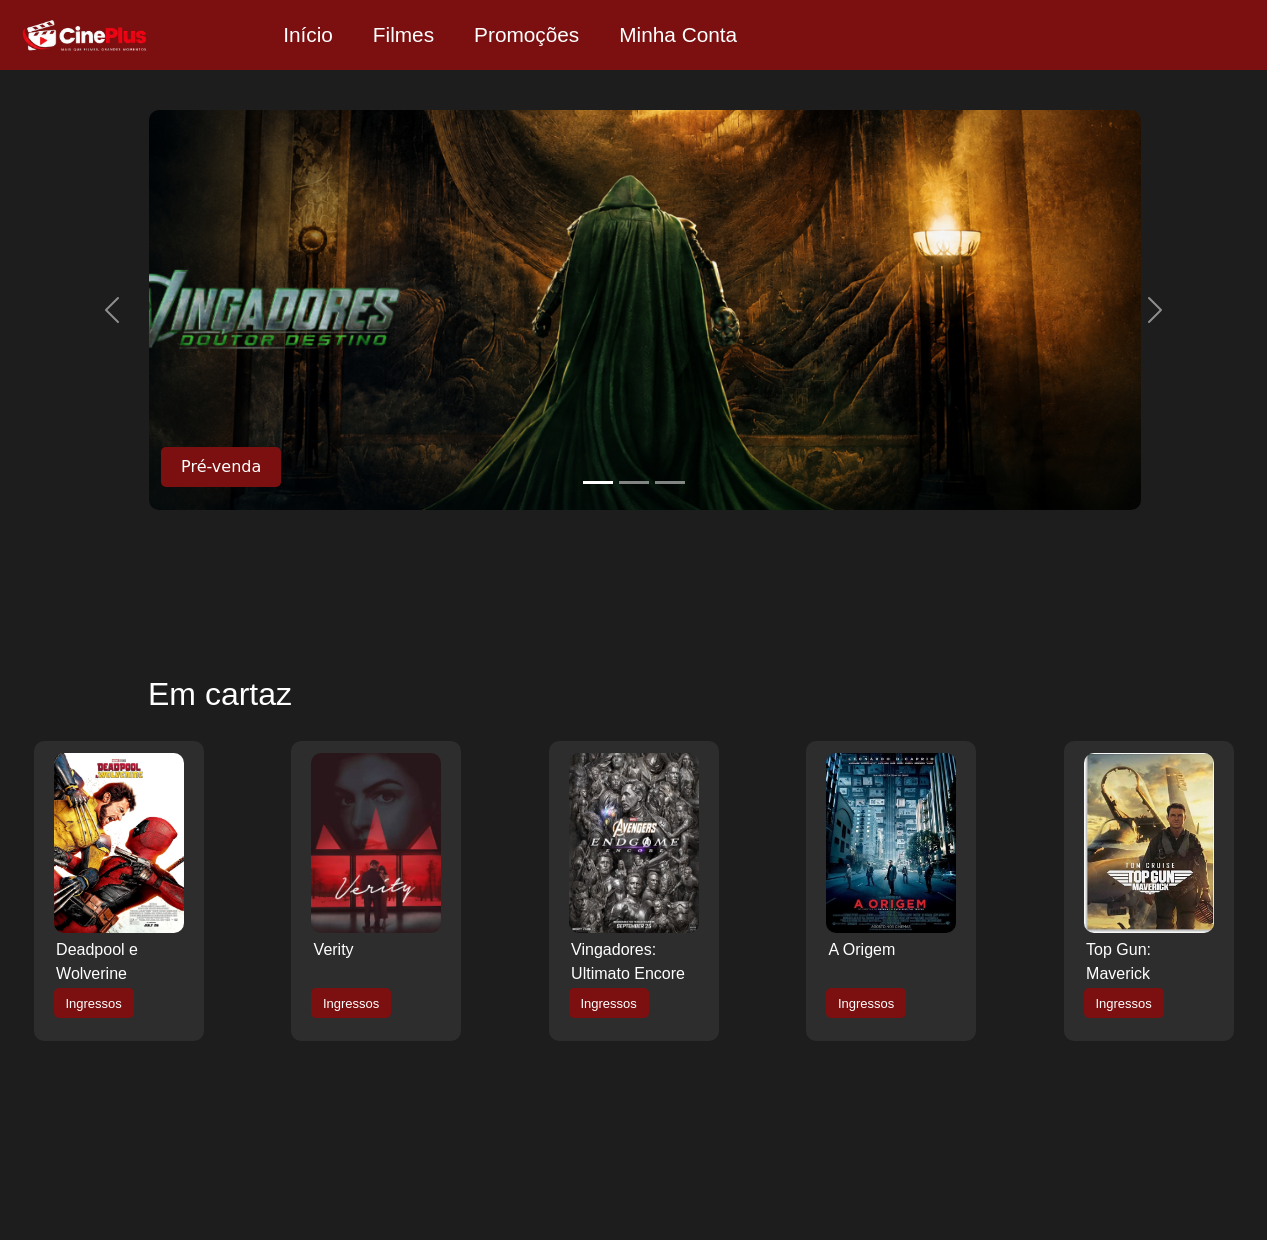
==== index.html @ dac2aa54 "first commit" ====
<!doctype html>
<html lang="pt-br">
  <head>
    <meta charset="UTF-8" />
    <meta name="viewport" content="width=device-width, initial-scale=1.0" />
    <title>site-jogo</title>
    <link rel="stylesheet" href="css/style.css" />
    <link
      href="https://cdn.jsdelivr.net/npm/bootstrap@5.3.8/dist/css/bootstrap.min.css"
      rel="stylesheet"
      integrity="sha384-sRIl4kxILFvY47J16cr9ZwB07vP4J8+LH7qKQnuqkuIAvNWLzeN8tE5YBujZqJLB"
      crossorigin="anonymous"
    />
    <script
      src="https://cdn.jsdelivr.net/npm/bootstrap@5.3.8/dist/js/bootstrap.bundle.min.js"
      integrity="sha384-FKyoEForCGlyvwx9Hj09JcYn3nv7wiPVlz7YYwJrWVcXK/BmnVDxM+D2scQbITxI"
      crossorigin="anonymous"
    ></script>
  </head>
  <body>
    <nav class="menu">
      <img src="img/cinePlus.png" class="logo" alt="Logo do site" />
      <ul class="menu-list">
        <li>
          <a href="#"><span>Início</span></a>
        </li>
        <li>
          <a href="#"><span>Filmes</span></a>
        </li>
        <li>
          <a href="#"><span>Promoções</span></a>
        </li>
        <li>
          <a href="#"><span>Minha Conta</span></a>
        </li>
      </ul>
    </nav>
    <main class="cont">
      <div id="carouselExampleIndicators" class="carousel slide">
        <div class="carousel-indicators">
          <button
            type="button"
            data-bs-target="#carouselExampleIndicators"
            data-bs-slide-to="0"
            class="active"
            aria-current="true"
            aria-label="Slide 1"
          ></button>

          <button
            type="button"
            data-bs-target="#carouselExampleIndicators"
            data-bs-slide-to="1"
            aria-label="Slide 2"
          ></button>

          <button
            type="button"
            data-bs-target="#carouselExampleIndicators"
            data-bs-slide-to="2"
            aria-label="Slide 3"
          ></button>
        </div>

        <div class="carousel-inner">
          <div class="carousel-item active">
            <img
              src="img/doomsday (2).png"
              class="d-block w-100"
              alt="Vingadores"
            />
            <button class="btn-btn-primary">Pré-venda</button>
          </div>

          <div class="carousel-item">
            <img src="img/duna3.png" class="d-block w-100" alt="Duna" />
            <button class="btn-btn-primary">Pré-venda</button>
          </div>

          <div class="carousel-item">
            <img
              src="img/brand_new_day.png"
              class="d-block w-100"
              alt="Terceiro filme"
            />
            <button class="btn-btn-primary">Ingressos</button>F
          </div>
        </div>

        <button
          class="carousel-control-prev"
          type="button"
          data-bs-target="#carouselExampleIndicators"
          data-bs-slide="prev"
        >
          <span class="carousel-control-prev-icon"></span>
          <span class="visually-hidden">Anterior</span>
        </button>

        <button
          class="carousel-control-next"
          type="button"
          data-bs-target="#carouselExampleIndicators"
          data-bs-slide="next"
        >
          <span class="carousel-control-next-icon"></span>
          <span class="visually-hidden">Próximo</span>
        </button>
      </div>
    </main>
    <div class="venda">
      <h1>Em cartaz</h1>
      <div class="filmes">
        <div class="cards-filmes">
          <div class="cards-filmes-img-1">
            <p><a href="">Informações</a></p>
            <p><a href="">Ver trailer</a></p>
          </div>
          <div class="nome-filme">
            <p>Deadpool e Wolverine</p>
          </div>
          <button class="btn-filmes">Ingressos</button>
        </div>
        <div class="cards-filmes">
          <div class="cards-filmes-img-2">
            <p><a href="">Informações</a></p>
            <p><a href="">Ver trailer</a></p>
          </div>
          <div class="nome-filme">
            <p>Verity</p>
          </div>
          <button class="btn-filmes">Ingressos</button>
        </div>
        <div class="cards-filmes">
          <div class="cards-filmes-img-3">
            <p><a href="">Informações</a></p>
            <p><a href="">Ver trailer</a></p>
          </div>
          <div class="nome-filme">
            <p>Vingadores: Ultimato Encore</p>
          </div>
          <button class="btn-filmes">Ingressos</button>
        </div>
        <div class="cards-filmes">
          <div class="cards-filmes-img-4">
            <p><a href="">Informações</a></p>
            <p><a href="">Ver trailer</a></p>
          </div>
          <div class="nome-filme">
            <p>A Origem</p>
          </div>
          <button class="btn-filmes">Ingressos</button>
        </div>
        <div class="cards-filmes">
          <div class="cards-filmes-img-5">
            <p><a href="">Informações</a></p>
            <p><a href="">Ver trailer</a></p>
          </div>
          <div class="nome-filme">
            <p>Top Gun: Maverick</p>
          </div>
          <button class="btn-filmes">Ingressos</button>
        </div>
      </div>
    </div>
    <script src="js/script.js"></script>
  </body>
</html>
---- css/style.css ----
* {
    margin: 0;
    padding: 0;
    box-sizing: border-box;
}
nav {
    background-color: #7c1010;
}
.logo {
    margin-left: 20px;
    height: 50px;
    width: auto;
    margin-right: 20px;
}
.menu {
    width: 99vw;
    display: flex;
    align-items: center;
    justify-content: space-between;
    height: 70px;
    background-color: #7c1010;
}
.menu-list {
    margin-right: 520px;
    padding-top: 15px;
    display: flex;
    justify-content: center;
    align-items: center;
    list-style: none;
    gap: 20px;
    background-color: #7c1010;
    font-size: 1.3rem;
    font-family: 'Franklin Gothic Medium', 'Arial Narrow', Arial, sans-serif;
}
.menu-list a {
    text-decoration: none;
    color: #fff;
}
.menu-list li span {
    padding: 5px 10px;
    border-radius: 5px;
    background-color: #7c1010;
}
.menu-list li span:hover {
    background-color: #610101;
    color: #fff;
    transition: 1s;
}
.cont {
    display: flex;
    gap: 20px;
    padding: 20px;
    flex-direction: column;
    align-items: center;
    justify-content: start;
    height: 65vh;
    width: 99vw;
    background-color: #1d1d1d;
}
.carousel {
    margin-top: 20px;
    display: flex;
    align-items: center;
    justify-content: center;
    gap: 20px;
    width: 100%;
    height: 400px;
}
.carousel img {
    width: 100%;
    height: 100%;
    object-fit: cover;
    border-radius: 10px;
}
.carousel-inner {
    display: flex;
    align-items: center;
    padding-left: 49px;
    justify-content: start;
}
.carousel-item.active {
    padding: 80px;
    display: flex;
    align-items: center;
    justify-content: center;
    width: 90vw;
}
.carousel-item img {
    width: 100%;
    height: 400px;
    object-fit: cover;
}
.carousel-item {
    position: relative;
}
.btn-btn-primary {
    position: absolute;
    left: 8%;
    top: 78%;
    transform: translateY(-50%);
    height: 40px;
    width: 120px;
    font-size: 1rem;
    background-color: #7c1010;
    color: #fff;
    border: none;
    border-radius: 5px;
    cursor: pointer;
}
.btn-btn-primary:hover {
    height: 50px;
    width: 130px;
    font-size: 1.1rem;
    background-color: #610101;
    font-weight: 600;
    transition: 0.3s;
}
.venda {
    display: flex;
    gap: 20px;
    padding: 20px;
    flex-direction: column;
    align-items: start;
    justify-content: start;
    height: 65vh;
    width: 99vw;
    background-color: #1d1d1d;
    color: #fff;
    font-family: 'Franklin Gothic Medium', 'Arial Narrow', Arial, sans-serif;
}
.venda h1 {
    margin-left: 10vw;
    font-size: 2rem;
}
.filmes {
    display: flex;
    gap: 30px;
    align-self: center;
    align-items: start;
    justify-content: space-between;
    width: 1200px;
    height: 30vw;
}
.cards-filmes {
    display: flex;
    flex-direction: column;
    align-items: center;
    justify-content: flex-start;
    border-radius: 10px;
    height: 300px;
    width: 170px;
    background-color: #2d2d2d;
}
.cards-filmes-img-1,
.cards-filmes-img-2,
.cards-filmes-img-3,
.cards-filmes-img-4,
.cards-filmes-img-5 {
    position: relative;
    display: flex;
    flex-direction: column;
    align-items: center;
    justify-content: center;

    margin-top: 12px;
    width: 130px;
    height: 180px;

    border-radius: 10px;
    overflow: hidden;

    background-position: center;
    background-size: 100% 100%;

    transition: background-size 0.5s ease;
}


/* IMAGENS */

.cards-filmes-img-1 {
    background-image: url('../img/deadpool.png');
}

.cards-filmes-img-2 {
    background-image: url('../img/vertity.png');
}

.cards-filmes-img-3 {
    background-image: url('../img/ultimato.png');
}

.cards-filmes-img-4 {
    background-image: url('../img/inception.png');
}

.cards-filmes-img-5 {
    background-image: url('../img/top_gun.png');
}


/* CAMADA ESCURA */

.cards-filmes-img-1::before,
.cards-filmes-img-2::before,
.cards-filmes-img-3::before,
.cards-filmes-img-4::before,
.cards-filmes-img-5::before {
    content: "";
    position: absolute;
    inset: 0;

    background-color: #1d1d1daa;

    opacity: 0;
    transition: opacity 0.5s ease;
}


/* LINKS */

.cards-filmes-img-1 p,
.cards-filmes-img-2 p,
.cards-filmes-img-3 p,
.cards-filmes-img-4 p,
.cards-filmes-img-5 p {
    position: relative;
    z-index: 2;

    margin: 5px 0;

    opacity: 0;

    transition: opacity 0.5s ease;
}


/* TEXTO DOS LINKS */

.cards-filmes-img-1 a,
.cards-filmes-img-2 a,
.cards-filmes-img-3 a,
.cards-filmes-img-4 a,
.cards-filmes-img-5 a {
    text-decoration: none;
    color: #fff;

    font-weight: 900;
    font-size: 1rem;
}


/* ZOOM */

.cards-filmes-img-1:hover,
.cards-filmes-img-2:hover,
.cards-filmes-img-3:hover,
.cards-filmes-img-4:hover,
.cards-filmes-img-5:hover {
    background-size: 110% 110%;
}


/* ESCURECER */

.cards-filmes-img-1:hover::before,
.cards-filmes-img-2:hover::before,
.cards-filmes-img-3:hover::before,
.cards-filmes-img-4:hover::before,
.cards-filmes-img-5:hover::before {
    opacity: 1;
}


/* MOSTRAR LINKS */

.cards-filmes-img-1:hover p,
.cards-filmes-img-2:hover p,
.cards-filmes-img-3:hover p,
.cards-filmes-img-4:hover p,
.cards-filmes-img-5:hover p {
    opacity: 1;
}
.nome-filme {
    padding-inline: 10px;
    margin-top: 5px;
    margin-left: 5px;
    display: flex;
    height: 50px;
    width: 150px;
    align-items: start;
    justify-content: flex-start;
    gap: 20px;
    font-size: 1rem;
}
.btn-filmes {   
    align-self: flex-start;
    background-color: #7c1010;
    color: #fff;
    border: none;
    border-radius: 5px;
    cursor: pointer;
    height: 30px;
    width: 80px;
    margin-left: 20px;
    font-size: small;
}
.btn-filmes:hover {
    background-color: #610101;
    font-size: 1rem;
    transition: 0.3s;
    height: 37px;
    width: 87px;
}
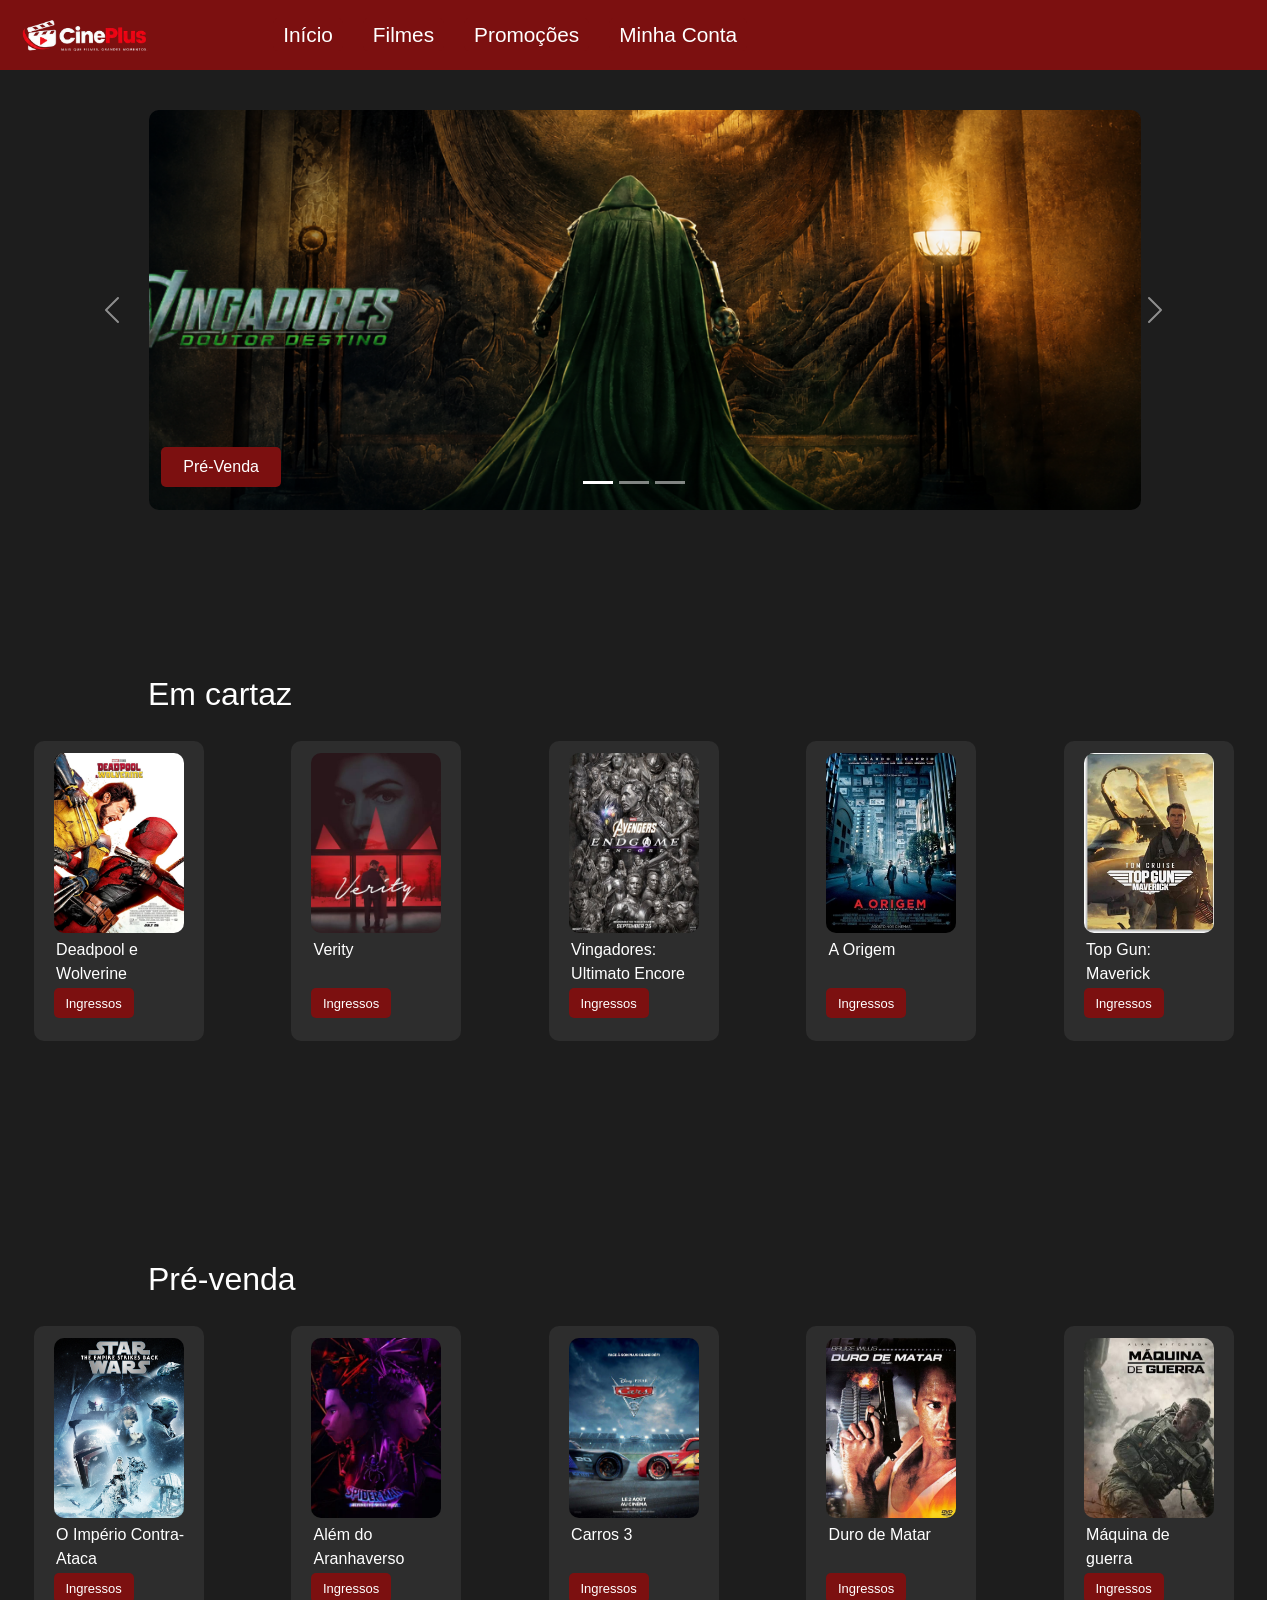
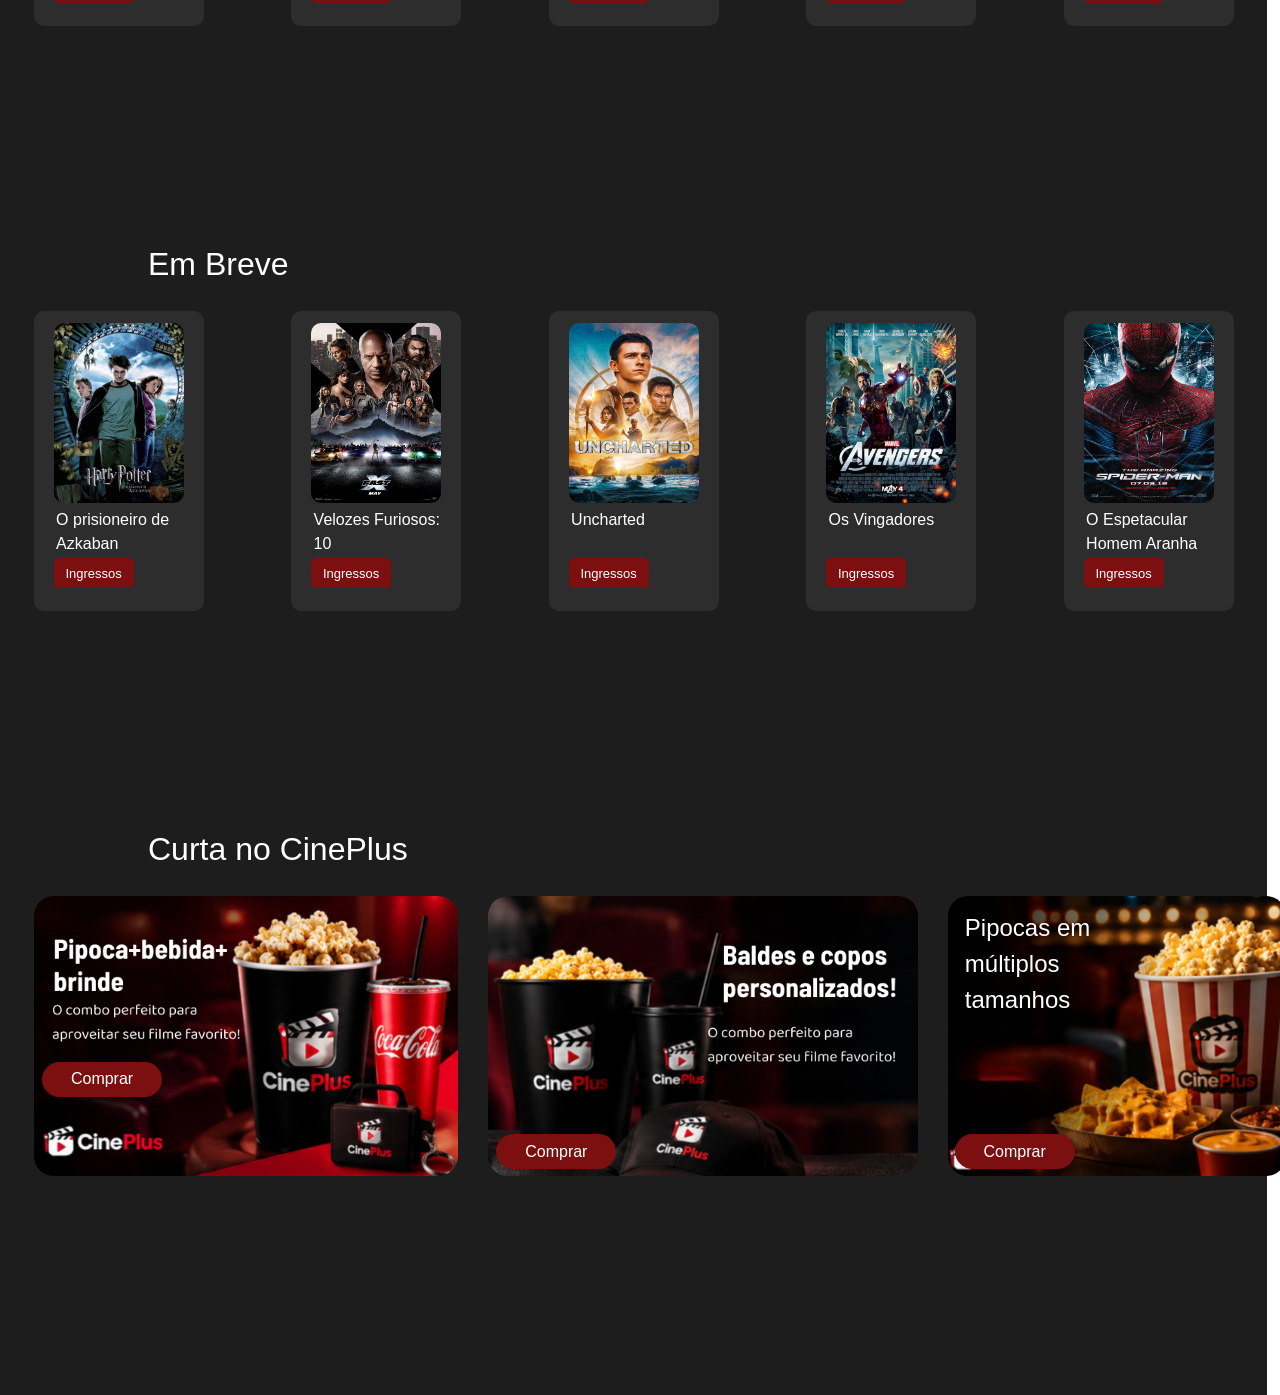
==== commit 7e63a3cf: "quarto commit" ====
--- a/index.html
+++ b/index.html
@@ -22,16 +22,24 @@
       <img src="img/cinePlus.png" class="logo" alt="Logo do site" />
       <ul class="menu-list">
         <li>
-          <a href="#"><span>Início</span></a>
+          <button class="btn-nav">
+            <a href="#"><span>Início</span></a>
+          </button>
         </li>
         <li>
-          <a href="#"><span>Filmes</span></a>
+          <button class="btn-nav">
+            <a href="#cartaz"><span>Filmes</span></a>
+          </button>
         </li>
         <li>
-          <a href="#"><span>Promoções</span></a>
+          <button class="btn-nav">
+            <a href="#curta"><span>Promoções</span></a>
+          </button>
         </li>
         <li>
-          <a href="#"><span>Minha Conta</span></a>
+          <button class="btn-nav">
+            <a href="#"><span>Minha Conta</span></a>
+          </button>
         </li>
       </ul>
     </nav>
@@ -69,12 +77,12 @@
               class="d-block w-100"
               alt="Vingadores"
             />
-            <button class="btn-btn-primary">Pré-venda</button>
+            <button class="btn-btn-primary"><a href="cadeiras.html?filme=Vingadores: Doutor Destino">Pré-Venda</a></button>
           </div>
 
           <div class="carousel-item">
             <img src="img/duna3.png" class="d-block w-100" alt="Duna" />
-            <button class="btn-btn-primary">Pré-venda</button>
+            <button class="btn-btn-primary"><a href="cadeiras.html?filme=Duna 3">Pré-Venda</a></button>
           </div>
 
           <div class="carousel-item">
@@ -83,7 +91,7 @@
               class="d-block w-100"
               alt="Terceiro filme"
             />
-            <button class="btn-btn-primary">Ingressos</button>F
+            <button class="btn-btn-primary"><a href="cadeiras.html?filme=Homem-Aranha: Um Novo Dia">Ingressos</a></button>
           </div>
         </div>
 
@@ -109,57 +117,281 @@
       </div>
     </main>
     <div class="venda">
-      <h1>Em cartaz</h1>
+      <h1 id="cartaz">Em cartaz</h1>
       <div class="filmes">
         <div class="cards-filmes">
-          <div class="cards-filmes-img-1">
-            <p><a href="">Informações</a></p>
-            <p><a href="">Ver trailer</a></p>
+          <div class="cards-filmes-img cards-filmes-img cards-filmes-img-1">
+            <p><a href="">Informações</a></p>
+            <p>
+              <a
+                href="https://www.youtube.com/watch?v=dEbe0rS4Z2A"
+                target="_blank"
+                >Ver trailer</a
+              >
+            </p>
           </div>
           <div class="nome-filme">
             <p>Deadpool e Wolverine</p>
           </div>
-          <button class="btn-filmes">Ingressos</button>
-        </div>
-        <div class="cards-filmes">
-          <div class="cards-filmes-img-2">
-            <p><a href="">Informações</a></p>
-            <p><a href="">Ver trailer</a></p>
+          <button class="btn-filmes"><a href="cadeiras.html?filme=Deadpool e Wolverine">Ingressos</a></button>
+        </div>
+        <div class="cards-filmes">
+          <div class="cards-filmes-img cards-filmes-img-2">
+            <p><a href="">Informações</a></p>
+            <p>
+              <a
+                href="https://www.youtube.com/watch?v=NTiqVJ8vVQM"
+                target="_blank"
+                >Ver trailer</a
+              >
+            </p>
           </div>
           <div class="nome-filme">
             <p>Verity</p>
           </div>
-          <button class="btn-filmes">Ingressos</button>
-        </div>
-        <div class="cards-filmes">
-          <div class="cards-filmes-img-3">
-            <p><a href="">Informações</a></p>
-            <p><a href="">Ver trailer</a></p>
+          <button class="btn-filmes"><a href="cadeiras.html?filme=Verity">Ingressos</a></button>
+        </div>
+        <div class="cards-filmes">
+          <div class="cards-filmes-img cards-filmes-img-3">
+            <p><a href="">Informações</a></p>
+            <p>
+              <a
+                href="https://www.youtube.com/watch?v=HiAzj9HZQnE"
+                target="_blank"
+                >Ver trailer</a
+              >
+            </p>
           </div>
           <div class="nome-filme">
             <p>Vingadores: Ultimato Encore</p>
           </div>
-          <button class="btn-filmes">Ingressos</button>
-        </div>
-        <div class="cards-filmes">
-          <div class="cards-filmes-img-4">
-            <p><a href="">Informações</a></p>
-            <p><a href="">Ver trailer</a></p>
+          <button class="btn-filmes"><a href="cadeiras.html?filme=Vingadores Ultimato: Encore">Ingressos</a></button>
+        </div>
+        <div class="cards-filmes">
+          <div class="cards-filmes-img cards-filmes-img-4">
+            <p><a href="">Informações</a></p>
+            <p>
+              <a
+                href="https://www.youtube.com/watch?v=0PIg7ttyegA"
+                target="_blank"
+                >Ver trailer</a
+              >
+            </p>
           </div>
           <div class="nome-filme">
             <p>A Origem</p>
           </div>
-          <button class="btn-filmes">Ingressos</button>
-        </div>
-        <div class="cards-filmes">
-          <div class="cards-filmes-img-5">
-            <p><a href="">Informações</a></p>
-            <p><a href="">Ver trailer</a></p>
+          <button class="btn-filmes"><a href="cadeiras.html?filme=A Origem">Ingressos</a></button>
+        </div>
+        <div class="cards-filmes">
+          <div class="cards-filmes-img cards-filmes-img-5">
+            <p><a href="">Informações</a></p>
+            <p>
+              <a
+                href="https://www.youtube.com/watch?v=qSqVVswa420"
+                target="_blank"
+                >Ver trailer</a
+              >
+            </p>
           </div>
           <div class="nome-filme">
             <p>Top Gun: Maverick</p>
           </div>
-          <button class="btn-filmes">Ingressos</button>
+          <button class="btn-filmes"><a href="cadeiras.html?filme=Top Gun: Maverick">Ingressos</a></button>
+        </div>
+      </div>
+    </div>
+    <div class="venda">
+      <h1 id="pre-venda">Pré-venda</h1>
+      <div class="filmes">
+        <div class="cards-filmes">
+          <div class="cards-filmes-img cards-filmes-img-6">
+            <p><a href="">Informações</a></p>
+            <p>
+              <a
+                href="https://www.youtube.com/watch?v=dEbe0rS4Z2A"
+                target="_blank"
+                >Ver trailer</a
+              >
+            </p>
+          </div>
+          <div class="nome-filme">
+            <p>O Império Contra-Ataca</p>
+          </div>
+          <button class="btn-filmes"><a href="cadeiras.html?filme=Star Wars: O Império Contra-Ataca">Ingressos</a></button>
+        </div>
+        <div class="cards-filmes">
+          <div class="cards-filmes-img cards-filmes-img-7">
+            <p><a href="">Informações</a></p>
+            <p>
+              <a
+                href="https://www.youtube.com/watch?v=NTiqVJ8vVQM"
+                target="_blank"
+                >Ver trailer</a
+              >
+            </p>
+          </div>
+          <div class="nome-filme">
+            <p>Além do Aranhaverso</p>
+          </div>
+          <button class="btn-filmes"><a href="cadeiras.html?filme=Homem-Aranha: Além do Aranhaverso">Ingressos</a></button>
+        </div>
+        <div class="cards-filmes">
+          <div class="cards-filmes-img cards-filmes-img-8">
+            <p><a href="">Informações</a></p>
+            <p>
+              <a
+                href="https://www.youtube.com/watch?v=HiAzj9HZQnE"
+                target="_blank"
+                >Ver trailer</a
+              >
+            </p>
+          </div>
+          <div class="nome-filme">
+            <p>Carros 3</p>
+          </div>
+          <button class="btn-filmes"><a href="cadeiras.html?filme=Carros 3">Ingressos</a></button>
+        </div>
+        <div class="cards-filmes">
+          <div class="cards-filmes-img cards-filmes-img-9">
+            <p><a href="">Informações</a></p>
+            <p>
+              <a
+                href="https://www.youtube.com/watch?v=0PIg7ttyegA"
+                target="_blank"
+                >Ver trailer</a
+              >
+            </p>
+          </div>
+          <div class="nome-filme">
+            <p>Duro de Matar</p>
+          </div>
+          <button class="btn-filmes"><a href="cadeiras.html?filme=Duro de Matar">Ingressos</a></button>
+        </div>
+        <div class="cards-filmes">
+          <div class="cards-filmes-img cards-filmes-img-10">
+            <p><a href="">Informações</a></p>
+            <p>
+              <a
+                href="https://www.youtube.com/watch?v=qSqVVswa420"
+                target="_blank"
+                >Ver trailer</a
+              >
+            </p>
+          </div>
+          <div class="nome-filme">
+            <p>Máquina de guerra</p>
+          </div>
+          <button class="btn-filmes"><a href="cadeiras.html?filme=Máquina de Guerra">Ingressos</a></button>
+        </div>
+      </div>
+    </div>
+    <div class="venda">
+      <h1 id="breve">Em Breve</h1>
+      <div class="filmes">
+        <div class="cards-filmes">
+          <div class="cards-filmes-img cards-filmes-img-11">
+            <p><a href="">Informações</a></p>
+            <p>
+              <a
+                href="https://www.youtube.com/watch?v=dEbe0rS4Z2A"
+                target="_blank"
+                >Ver trailer</a
+              >
+            </p>
+          </div>
+          <div class="nome-filme">
+            <p>O prisioneiro de Azkaban</p>
+          </div>
+          <button class="btn-filmes"><a href="cadeiras.html?filme=Harry Potter: O Prisioneiro de Azkaban">Ingressos</a></button>
+        </div>
+        <div class="cards-filmes">
+          <div class="cards-filmes-img cards-filmes-img-12">
+            <p><a href="">Informações</a></p>
+            <p>
+              <a
+                href="https://www.youtube.com/watch?v=NTiqVJ8vVQM"
+                target="_blank"
+                >Ver trailer</a
+              >
+            </p>
+          </div>
+          <div class="nome-filme">
+            <p>Velozes Furiosos: 10</p>
+          </div>
+          <button class="btn-filmes"><a href="cadeiras.html?filme=Velozes e Furiosos: 10">Ingressos</a></button>
+        </div>
+        <div class="cards-filmes">
+          <div class="cards-filmes-img cards-filmes-img-13">
+            <p><a href="">Informações</a></p>
+            <p>
+              <a
+                href="https://www.youtube.com/watch?v=HiAzj9HZQnE"
+                target="_blank"
+                >Ver trailer</a
+              >
+            </p>
+          </div>
+          <div class="nome-filme">
+            <p>Uncharted</p>
+          </div>
+          <button class="btn-filmes"><a href="cadeiras.html?filme=Uncharted">Ingressos</a></button>
+        </div>
+        <div class="cards-filmes">
+          <div class="cards-filmes-img cards-filmes-img-14">
+            <p><a href="">Informações</a></p>
+            <p>
+              <a
+                href="https://www.youtube.com/watch?v=0PIg7ttyegA"
+                target="_blank"
+                >Ver trailer</a
+              >
+            </p>
+          </div>
+          <div class="nome-filme">
+            <p>Os Vingadores</p>
+          </div>
+          <button class="btn-filmes"><a href="cadeiras.html?filme=Os Vingadores">Ingressos</a></button>
+        </div>
+        <div class="cards-filmes">
+          <div class="cards-filmes-img cards-filmes-img-15">
+            <p><a href="">Informações</a></p>
+            <p>
+              <a
+                href="https://www.youtube.com/watch?v=qSqVVswa420"
+                target="_blank"
+                >Ver trailer</a
+              >
+            </p>
+          </div>
+          <div class="nome-filme">
+            <p>O Espetacular Homem Aranha</p>
+          </div>
+          <button class="btn-filmes"><a href="cadeiras.html?filme=O Espetacular Homem-Aranha">Ingressos</a></button>
+        </div>
+      </div>
+    </div>
+    <div class="venda">
+      <h1 id="curta">Curta no CinePlus</h1>
+      <div class="promocao">
+        <div class="cards-promocao">
+          <div class="card-promocao">
+            <img src="img/pipoca1.png" alt="" />
+          </div>
+          <button class="btn-promocao btn-promocao1">Comprar</button>
+        </div>
+        <div class="cards-promocao">
+          <div class="card-promocao">
+            <img src="img/pipoca2.png" alt="" />
+          </div>
+          <button class="btn-promocao btn-promocao2">Comprar</button>
+        </div>
+        <div class="cards-promocao">
+          <div class="card-promocao">
+            <img src="img/pipoca3.png" alt="" />
+          </div>
+          <p>Pipocas em múltiplos tamanhos</p>
+          <button class="btn-promocao btn-promocao3">Comprar</button>
         </div>
       </div>
     </div>
--- a/css/style.css
+++ b/css/style.css
@@ -2,6 +2,10 @@
     margin: 0;
     padding: 0;
     box-sizing: border-box;
+    font-family: 'Franklin Gothic Medium', 'Arial Narrow', Arial, sans-serif;
+}
+html {
+    scroll-behavior: smooth;
 }
 nav {
     background-color: #7c1010;
@@ -45,6 +49,15 @@
     background-color: #610101;
     color: #fff;
     transition: 1s;
+}
+.btn-nav {
+    border: none;
+    background-color: #7c1010;
+}
+.btn-nav:hover {
+    cursor: pointer;
+    background-color: #610101;
+    transition: 0.5sec;
 }
 .cont {
     display: flex;
@@ -132,7 +145,7 @@
     margin-left: 10vw;
     font-size: 2rem;
 }
-.filmes {
+.filmes, .promocao {
     display: flex;
     gap: 30px;
     align-self: center;
@@ -151,11 +164,7 @@
     width: 170px;
     background-color: #2d2d2d;
 }
-.cards-filmes-img-1,
-.cards-filmes-img-2,
-.cards-filmes-img-3,
-.cards-filmes-img-4,
-.cards-filmes-img-5 {
+.cards-filmes-img {
     position: relative;
     display: flex;
     flex-direction: column;
@@ -198,14 +207,45 @@
     background-image: url('../img/top_gun.png');
 }
 
+.cards-filmes-img-6 {
+    background-image: url('../img/star-wars.png');
+}
+
+.cards-filmes-img-7 {
+    background-image: url('../img/aranhaverso.png');
+}
+
+.cards-filmes-img-8 {
+    background-image: url('../img/carros.png');
+}
+
+.cards-filmes-img-9 {
+    background-image: url('../img/duro-matar.png');
+}
+
+.cards-filmes-img-10 {
+    background-image: url('../img/guerra.png');
+}
+.cards-filmes-img-11 {
+    background-image: url('../img/harry-potter.png');
+}
+.cards-filmes-img-12 {
+    background-image: url('../img/velozes.png');
+}
+.cards-filmes-img-13 {
+    background-image: url('../img/uncharted.png');
+}
+.cards-filmes-img-14 {
+    background-image: url('../img/avengers.png');
+}
+.cards-filmes-img-15 {
+    background-image: url('../img/tasm.png');
+}
+
 
 /* CAMADA ESCURA */
 
-.cards-filmes-img-1::before,
-.cards-filmes-img-2::before,
-.cards-filmes-img-3::before,
-.cards-filmes-img-4::before,
-.cards-filmes-img-5::before {
+.cards-filmes-img::before {
     content: "";
     position: absolute;
     inset: 0;
@@ -219,11 +259,7 @@
 
 /* LINKS */
 
-.cards-filmes-img-1 p,
-.cards-filmes-img-2 p,
-.cards-filmes-img-3 p,
-.cards-filmes-img-4 p,
-.cards-filmes-img-5 p {
+.cards-filmes-img p{
     position: relative;
     z-index: 2;
 
@@ -237,11 +273,7 @@
 
 /* TEXTO DOS LINKS */
 
-.cards-filmes-img-1 a,
-.cards-filmes-img-2 a,
-.cards-filmes-img-3 a,
-.cards-filmes-img-4 a,
-.cards-filmes-img-5 a {
+.cards-filmes-img a{
     text-decoration: none;
     color: #fff;
 
@@ -252,33 +284,21 @@
 
 /* ZOOM */
 
-.cards-filmes-img-1:hover,
-.cards-filmes-img-2:hover,
-.cards-filmes-img-3:hover,
-.cards-filmes-img-4:hover,
-.cards-filmes-img-5:hover {
+.cards-filmes-img:hover {
     background-size: 110% 110%;
 }
 
 
 /* ESCURECER */
 
-.cards-filmes-img-1:hover::before,
-.cards-filmes-img-2:hover::before,
-.cards-filmes-img-3:hover::before,
-.cards-filmes-img-4:hover::before,
-.cards-filmes-img-5:hover::before {
+.cards-filmes-img:hover::before {
     opacity: 1;
 }
 
 
 /* MOSTRAR LINKS */
 
-.cards-filmes-img-1:hover p,
-.cards-filmes-img-2:hover p,
-.cards-filmes-img-3:hover p,
-.cards-filmes-img-4:hover p,
-.cards-filmes-img-5:hover p {
+.cards-filmes-img:hover p {
     opacity: 1;
 }
 .nome-filme {
@@ -305,10 +325,59 @@
     margin-left: 20px;
     font-size: small;
 }
+.btn-filmes a, .btn-btn-primary a {
+    text-decoration: none;
+    color: #fff;
+}
 .btn-filmes:hover {
     background-color: #610101;
     font-size: 1rem;
     transition: 0.3s;
     height: 37px;
     width: 87px;
+}
+.cards-promocao img {
+    height: 280px;
+    width: auto;
+    border-radius: 20px;
+}
+.cards-promocao {
+    position: relative
+}
+.btn-promocao {
+    height: 35px;
+    width: 120px;
+    border-radius: 60px;
+    border: none;
+    background-color: #7c1010;
+    color: #fff;
+    font-size: 1rem;
+}
+.btn-promocao1 {
+    position: absolute;
+    top: 59%;
+    left: 2%;
+}
+.btn-promocao2, .btn-promocao3 {
+    position: absolute;
+    top: 85%;
+    left: 2%;
+}
+.btn-promocao:hover {
+    cursor: pointer;
+    background-color: #610101;
+    font-weight: 900;
+    height: 40px;
+    width: 125px;
+    font-size: 1.1  rem;
+    transition: 0.5s;
+}
+.cards-promocao p{
+    display: flex;
+    flex-wrap: wrap;
+    width: 150px;
+    position: absolute;
+    top: 5%;
+    left: 5%;
+    font-size: 1.5rem;
 }
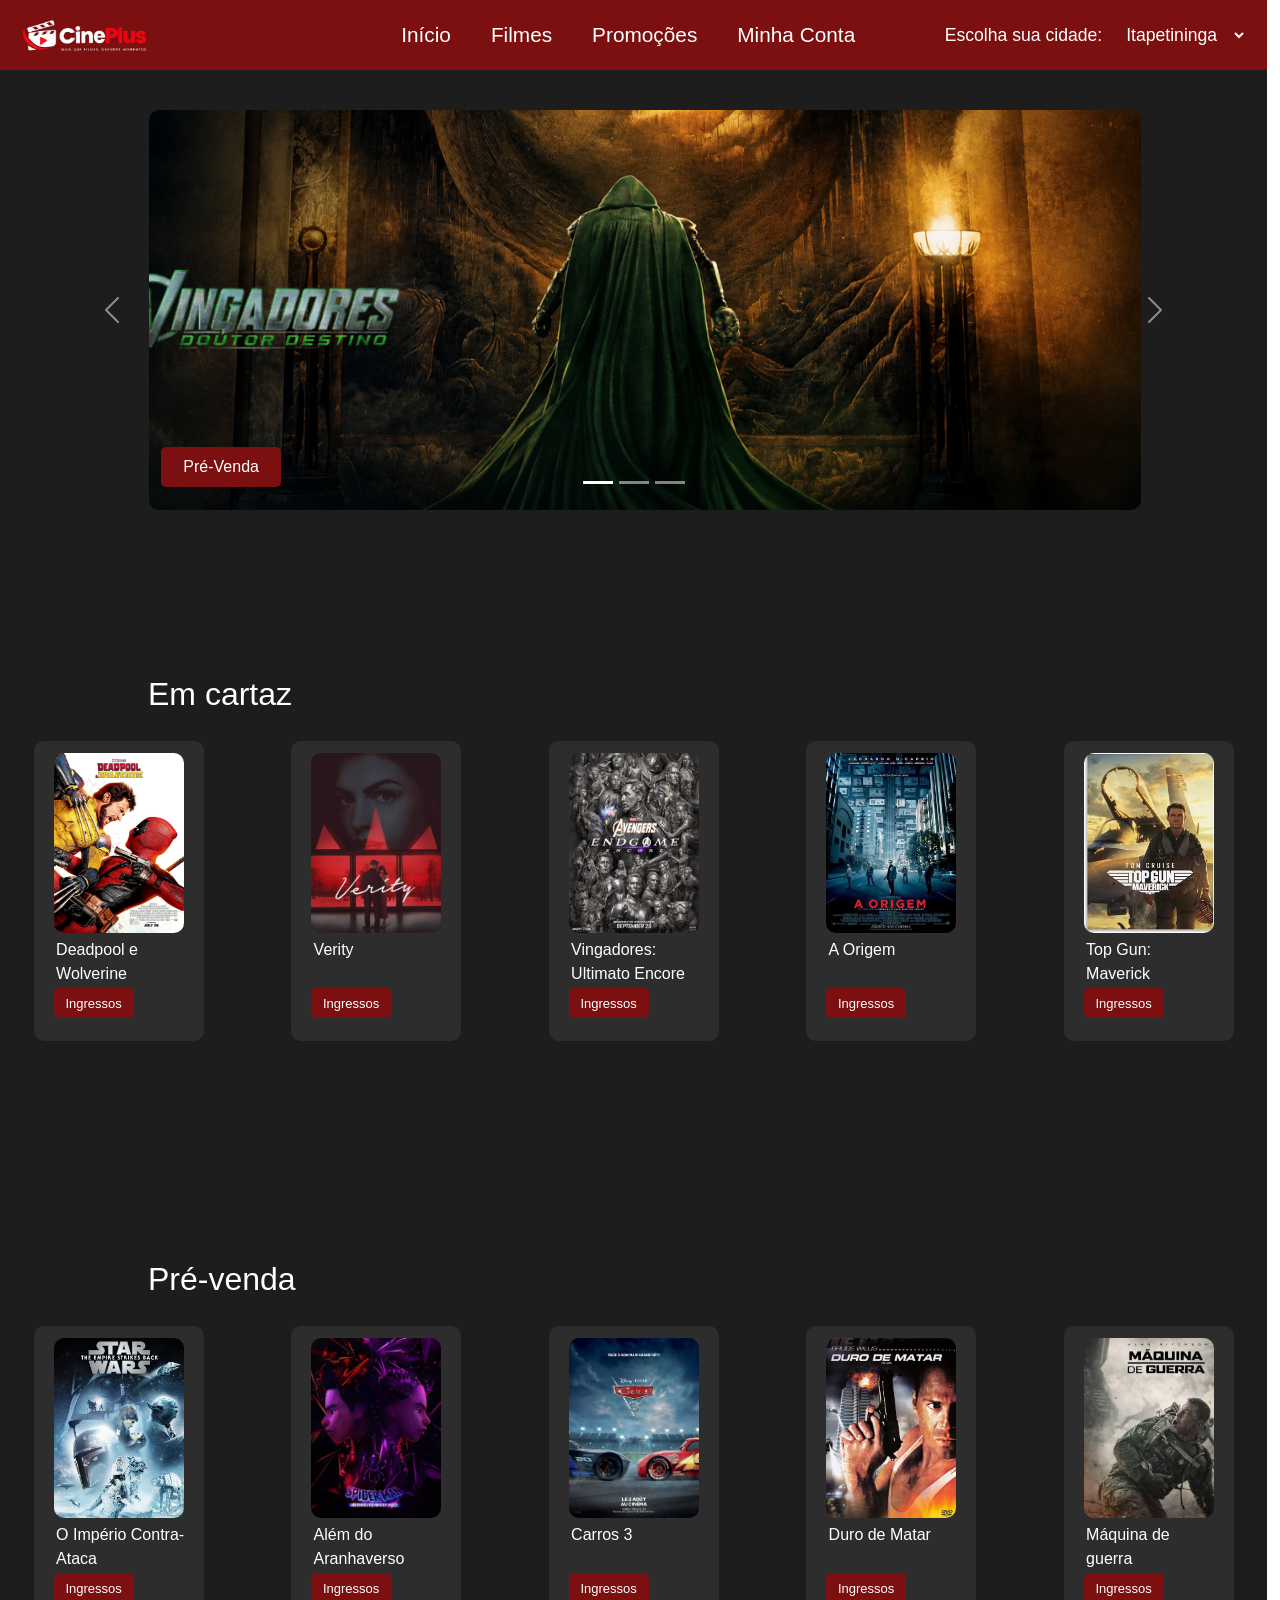
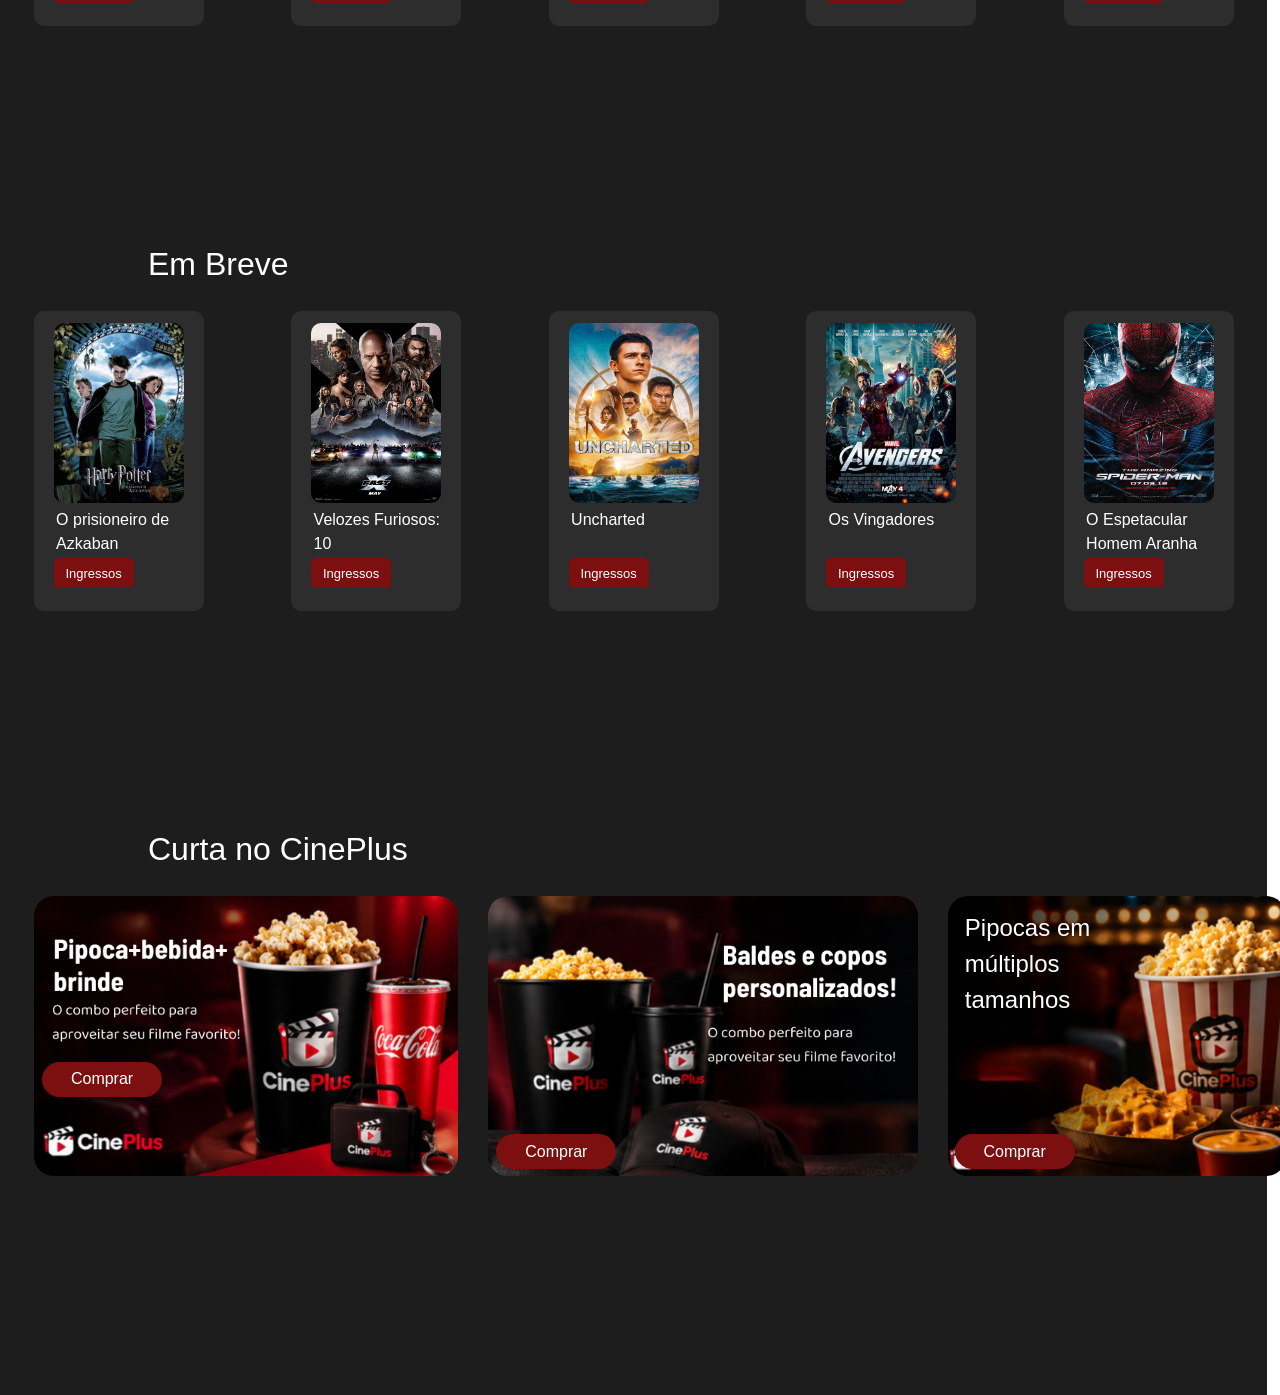
==== commit 536b0126: "quinto commit" ====
--- a/index.html
+++ b/index.html
@@ -19,7 +19,9 @@
   </head>
   <body>
     <nav class="menu">
-      <img src="img/cinePlus.png" class="logo" alt="Logo do site" />
+      <a href="index.html"
+        ><img src="img/cinePlus.png" class="logo" alt="Logo do site"
+      /></a>
       <ul class="menu-list">
         <li>
           <button class="btn-nav">
@@ -42,6 +44,14 @@
           </button>
         </li>
       </ul>
+      <div class="local">
+        <label for="local">Escolha sua cidade:</label>
+        <select name="local" id="local">
+          <option value="Itapetininga">Itapetininga</option>
+          <option value="Sorocaba">Sorocaba</option>
+          <option value="São Paulo">São Paulo</option>
+        </select>
+      </div>
     </nav>
     <main class="cont">
       <div id="carouselExampleIndicators" class="carousel slide">
@@ -77,12 +87,18 @@
               class="d-block w-100"
               alt="Vingadores"
             />
-            <button class="btn-btn-primary"><a href="cadeiras.html?filme=Vingadores: Doutor Destino">Pré-Venda</a></button>
+            <button class="btn-btn-primary">
+              <a href="cadeiras.html?filme=Vingadores: Doutor Destino"
+                >Pré-Venda</a
+              >
+            </button>
           </div>
 
           <div class="carousel-item">
             <img src="img/duna3.png" class="d-block w-100" alt="Duna" />
-            <button class="btn-btn-primary"><a href="cadeiras.html?filme=Duna 3">Pré-Venda</a></button>
+            <button class="btn-btn-primary">
+              <a href="cadeiras.html?filme=Duna 3">Pré-Venda</a>
+            </button>
           </div>
 
           <div class="carousel-item">
@@ -91,7 +107,11 @@
               class="d-block w-100"
               alt="Terceiro filme"
             />
-            <button class="btn-btn-primary"><a href="cadeiras.html?filme=Homem-Aranha: Um Novo Dia">Ingressos</a></button>
+            <button class="btn-btn-primary">
+              <a href="cadeiras.html?filme=Homem-Aranha: Um Novo Dia"
+                >Ingressos</a
+              >
+            </button>
           </div>
         </div>
 
@@ -133,7 +153,9 @@
           <div class="nome-filme">
             <p>Deadpool e Wolverine</p>
           </div>
-          <button class="btn-filmes"><a href="cadeiras.html?filme=Deadpool e Wolverine">Ingressos</a></button>
+          <button class="btn-filmes">
+            <a href="cadeiras.html?filme=Deadpool e Wolverine">Ingressos</a>
+          </button>
         </div>
         <div class="cards-filmes">
           <div class="cards-filmes-img cards-filmes-img-2">
@@ -149,7 +171,9 @@
           <div class="nome-filme">
             <p>Verity</p>
           </div>
-          <button class="btn-filmes"><a href="cadeiras.html?filme=Verity">Ingressos</a></button>
+          <button class="btn-filmes">
+            <a href="cadeiras.html?filme=Verity">Ingressos</a>
+          </button>
         </div>
         <div class="cards-filmes">
           <div class="cards-filmes-img cards-filmes-img-3">
@@ -165,7 +189,11 @@
           <div class="nome-filme">
             <p>Vingadores: Ultimato Encore</p>
           </div>
-          <button class="btn-filmes"><a href="cadeiras.html?filme=Vingadores Ultimato: Encore">Ingressos</a></button>
+          <button class="btn-filmes">
+            <a href="cadeiras.html?filme=Vingadores Ultimato: Encore"
+              >Ingressos</a
+            >
+          </button>
         </div>
         <div class="cards-filmes">
           <div class="cards-filmes-img cards-filmes-img-4">
@@ -181,7 +209,9 @@
           <div class="nome-filme">
             <p>A Origem</p>
           </div>
-          <button class="btn-filmes"><a href="cadeiras.html?filme=A Origem">Ingressos</a></button>
+          <button class="btn-filmes">
+            <a href="cadeiras.html?filme=A Origem">Ingressos</a>
+          </button>
         </div>
         <div class="cards-filmes">
           <div class="cards-filmes-img cards-filmes-img-5">
@@ -197,7 +227,9 @@
           <div class="nome-filme">
             <p>Top Gun: Maverick</p>
           </div>
-          <button class="btn-filmes"><a href="cadeiras.html?filme=Top Gun: Maverick">Ingressos</a></button>
+          <button class="btn-filmes">
+            <a href="cadeiras.html?filme=Top Gun: Maverick">Ingressos</a>
+          </button>
         </div>
       </div>
     </div>
@@ -218,7 +250,11 @@
           <div class="nome-filme">
             <p>O Império Contra-Ataca</p>
           </div>
-          <button class="btn-filmes"><a href="cadeiras.html?filme=Star Wars: O Império Contra-Ataca">Ingressos</a></button>
+          <button class="btn-filmes">
+            <a href="cadeiras.html?filme=Star Wars: O Império Contra-Ataca"
+              >Ingressos</a
+            >
+          </button>
         </div>
         <div class="cards-filmes">
           <div class="cards-filmes-img cards-filmes-img-7">
@@ -234,7 +270,11 @@
           <div class="nome-filme">
             <p>Além do Aranhaverso</p>
           </div>
-          <button class="btn-filmes"><a href="cadeiras.html?filme=Homem-Aranha: Além do Aranhaverso">Ingressos</a></button>
+          <button class="btn-filmes">
+            <a href="cadeiras.html?filme=Homem-Aranha: Além do Aranhaverso"
+              >Ingressos</a
+            >
+          </button>
         </div>
         <div class="cards-filmes">
           <div class="cards-filmes-img cards-filmes-img-8">
@@ -250,7 +290,9 @@
           <div class="nome-filme">
             <p>Carros 3</p>
           </div>
-          <button class="btn-filmes"><a href="cadeiras.html?filme=Carros 3">Ingressos</a></button>
+          <button class="btn-filmes">
+            <a href="cadeiras.html?filme=Carros 3">Ingressos</a>
+          </button>
         </div>
         <div class="cards-filmes">
           <div class="cards-filmes-img cards-filmes-img-9">
@@ -266,7 +308,9 @@
           <div class="nome-filme">
             <p>Duro de Matar</p>
           </div>
-          <button class="btn-filmes"><a href="cadeiras.html?filme=Duro de Matar">Ingressos</a></button>
+          <button class="btn-filmes">
+            <a href="cadeiras.html?filme=Duro de Matar">Ingressos</a>
+          </button>
         </div>
         <div class="cards-filmes">
           <div class="cards-filmes-img cards-filmes-img-10">
@@ -282,7 +326,9 @@
           <div class="nome-filme">
             <p>Máquina de guerra</p>
           </div>
-          <button class="btn-filmes"><a href="cadeiras.html?filme=Máquina de Guerra">Ingressos</a></button>
+          <button class="btn-filmes">
+            <a href="cadeiras.html?filme=Máquina de Guerra">Ingressos</a>
+          </button>
         </div>
       </div>
     </div>
@@ -303,7 +349,11 @@
           <div class="nome-filme">
             <p>O prisioneiro de Azkaban</p>
           </div>
-          <button class="btn-filmes"><a href="cadeiras.html?filme=Harry Potter: O Prisioneiro de Azkaban">Ingressos</a></button>
+          <button class="btn-filmes">
+            <a href="cadeiras.html?filme=Harry Potter: O Prisioneiro de Azkaban"
+              >Ingressos</a
+            >
+          </button>
         </div>
         <div class="cards-filmes">
           <div class="cards-filmes-img cards-filmes-img-12">
@@ -319,7 +369,9 @@
           <div class="nome-filme">
             <p>Velozes Furiosos: 10</p>
           </div>
-          <button class="btn-filmes"><a href="cadeiras.html?filme=Velozes e Furiosos: 10">Ingressos</a></button>
+          <button class="btn-filmes">
+            <a href="cadeiras.html?filme=Velozes e Furiosos: 10">Ingressos</a>
+          </button>
         </div>
         <div class="cards-filmes">
           <div class="cards-filmes-img cards-filmes-img-13">
@@ -335,7 +387,9 @@
           <div class="nome-filme">
             <p>Uncharted</p>
           </div>
-          <button class="btn-filmes"><a href="cadeiras.html?filme=Uncharted">Ingressos</a></button>
+          <button class="btn-filmes">
+            <a href="cadeiras.html?filme=Uncharted">Ingressos</a>
+          </button>
         </div>
         <div class="cards-filmes">
           <div class="cards-filmes-img cards-filmes-img-14">
@@ -351,7 +405,9 @@
           <div class="nome-filme">
             <p>Os Vingadores</p>
           </div>
-          <button class="btn-filmes"><a href="cadeiras.html?filme=Os Vingadores">Ingressos</a></button>
+          <button class="btn-filmes">
+            <a href="cadeiras.html?filme=Os Vingadores">Ingressos</a>
+          </button>
         </div>
         <div class="cards-filmes">
           <div class="cards-filmes-img cards-filmes-img-15">
@@ -367,7 +423,11 @@
           <div class="nome-filme">
             <p>O Espetacular Homem Aranha</p>
           </div>
-          <button class="btn-filmes"><a href="cadeiras.html?filme=O Espetacular Homem-Aranha">Ingressos</a></button>
+          <button class="btn-filmes">
+            <a href="cadeiras.html?filme=O Espetacular Homem-Aranha"
+              >Ingressos</a
+            >
+          </button>
         </div>
       </div>
     </div>
--- a/css/style.css
+++ b/css/style.css
@@ -1,383 +1,408 @@
 * {
-    margin: 0;
-    padding: 0;
-    box-sizing: border-box;
-    font-family: 'Franklin Gothic Medium', 'Arial Narrow', Arial, sans-serif;
+  margin: 0;
+  padding: 0;
+  box-sizing: border-box;
+  font-family: "Franklin Gothic Medium", "Arial Narrow", Arial, sans-serif;
 }
 html {
-    scroll-behavior: smooth;
+  scroll-behavior: smooth;
 }
 nav {
-    background-color: #7c1010;
+  background-color: #7c1010;
 }
 .logo {
-    margin-left: 20px;
-    height: 50px;
-    width: auto;
-    margin-right: 20px;
+  margin-left: 20px;
+  height: 50px;
+  width: auto;
+  margin-right: 20px;
 }
 .menu {
-    width: 99vw;
-    display: flex;
-    align-items: center;
-    justify-content: space-between;
-    height: 70px;
-    background-color: #7c1010;
+  width: 99vw;
+  display: flex;
+  align-items: center;
+  justify-content: space-between;
+  height: 70px;
+  background-color: #7c1010;
 }
 .menu-list {
-    margin-right: 520px;
-    padding-top: 15px;
-    display: flex;
-    justify-content: center;
-    align-items: center;
-    list-style: none;
-    gap: 20px;
-    background-color: #7c1010;
-    font-size: 1.3rem;
-    font-family: 'Franklin Gothic Medium', 'Arial Narrow', Arial, sans-serif;
+  padding-top: 15px;
+  margin-left: 110px;
+  display: flex;
+  justify-content: center;
+  align-items: center;
+  list-style: none;
+  gap: 20px;
+  background-color: #7c1010;
+  font-size: 1.3rem;
+  font-family: "Franklin Gothic Medium", "Arial Narrow", Arial, sans-serif;
+  z-index: 1;
 }
 .menu-list a {
-    text-decoration: none;
-    color: #fff;
+  text-decoration: none;
+  color: #fff;
 }
 .menu-list li span {
-    padding: 5px 10px;
-    border-radius: 5px;
-    background-color: #7c1010;
+  padding: 5px 10px;
+  border-radius: 5px;
+  background-color: #7c1010;
+  transition: background-color 0.5s ease;
 }
 .menu-list li span:hover {
-    background-color: #610101;
-    color: #fff;
-    transition: 1s;
+  background-color: #610101;
+  color: #fff;
+  transition: 1s;
+}
+.local {
+  display: flex;
+  align-items: center;
+  justify-content: center;
+  gap: 20px;
+  margin-right: 20px;
+  color: #fff;
+  font-size: 1.1rem;
+}
+.local select {
+  border: none;
+  border-radius: 20px;
+  color: #fff;
+  background-color: #7c1010;
+  width: 125px;
+  height: 35px;
+  transition: all 0.5s ease;
+  z-index: 1;
+}
+.local select:hover {
+  background-color: #610101;
+  width: 130px;
+  height: 40px;
+  cursor: pointer;
+  font-size: 1.2rem;
 }
 .btn-nav {
-    border: none;
-    background-color: #7c1010;
+  border: none;
+  background-color: #7c1010;
 }
 .btn-nav:hover {
-    cursor: pointer;
-    background-color: #610101;
-    transition: 0.5sec;
+  cursor: pointer;
+  background-color: #610101;
+  transition: 0.5s;
 }
 .cont {
-    display: flex;
-    gap: 20px;
-    padding: 20px;
-    flex-direction: column;
-    align-items: center;
-    justify-content: start;
-    height: 65vh;
-    width: 99vw;
-    background-color: #1d1d1d;
+  display: flex;
+  gap: 20px;
+  padding: 20px;
+  flex-direction: column;
+  align-items: center;
+  justify-content: start;
+  height: 65vh;
+  width: 99vw;
+  background-color: #1d1d1d;
 }
 .carousel {
-    margin-top: 20px;
-    display: flex;
-    align-items: center;
-    justify-content: center;
-    gap: 20px;
+  margin-top: 20px;
+  display: flex;
+  align-items: center;
+  justify-content: center;
+  gap: 20px;
+  width: 100%;
+  height: 400px;
+}
+.carousel img {
+  width: 100%;
+  height: 100%;
+  object-fit: cover;
+  border-radius: 10px;
+}
+.carousel-inner {
+  display: flex;
+  align-items: center;
+  padding-left: 49px;
+  justify-content: start;
+}
+.carousel-item.active {
+  padding: 80px;
+  display: flex;
+  align-items: center;
+  justify-content: center;
+  width: 90vw;
+}
+.carousel-item {
+    position: relative;
     width: 100%;
-    height: 400px;
-}
-.carousel img {
-    width: 100%;
-    height: 100%;
-    object-fit: cover;
-    border-radius: 10px;
-}
-.carousel-inner {
-    display: flex;
-    align-items: center;
-    padding-left: 49px;
-    justify-content: start;
-}
-.carousel-item.active {
-    padding: 80px;
-    display: flex;
-    align-items: center;
-    justify-content: center;
-    width: 90vw;
 }
 .carousel-item img {
     width: 100%;
     height: 400px;
     object-fit: cover;
 }
-.carousel-item {
-    position: relative;
-}
 .btn-btn-primary {
-    position: absolute;
-    left: 8%;
-    top: 78%;
-    transform: translateY(-50%);
-    height: 40px;
-    width: 120px;
-    font-size: 1rem;
-    background-color: #7c1010;
-    color: #fff;
-    border: none;
-    border-radius: 5px;
-    cursor: pointer;
+  position: absolute;
+  left: 8%;
+  top: 78%;
+  transform: translateY(-50%);
+  height: 40px;
+  width: 120px;
+  font-size: 1rem;
+  background-color: #7c1010;
+  color: #fff;
+  border: none;
+  border-radius: 5px;
+  cursor: pointer;
+  z-index: 1000;
+  transition: all 0.5s ease;
 }
 .btn-btn-primary:hover {
-    height: 50px;
-    width: 130px;
-    font-size: 1.1rem;
-    background-color: #610101;
-    font-weight: 600;
-    transition: 0.3s;
+  height: 50px;
+  width: 130px;
+  font-size: 1.1rem;
+  background-color: #610101;
+  font-weight: 600;
 }
 .venda {
-    display: flex;
-    gap: 20px;
-    padding: 20px;
-    flex-direction: column;
-    align-items: start;
-    justify-content: start;
-    height: 65vh;
-    width: 99vw;
-    background-color: #1d1d1d;
-    color: #fff;
-    font-family: 'Franklin Gothic Medium', 'Arial Narrow', Arial, sans-serif;
+  display: flex;
+  gap: 20px;
+  padding: 20px;
+  flex-direction: column;
+  align-items: start;
+  justify-content: start;
+  height: 65vh;
+  width: 99vw;
+  background-color: #1d1d1d;
+  color: #fff;
+  font-family: "Franklin Gothic Medium", "Arial Narrow", Arial, sans-serif;
 }
 .venda h1 {
-    margin-left: 10vw;
-    font-size: 2rem;
-}
-.filmes, .promocao {
-    display: flex;
-    gap: 30px;
-    align-self: center;
-    align-items: start;
-    justify-content: space-between;
-    width: 1200px;
-    height: 30vw;
+  margin-left: 10vw;
+  font-size: 2rem;
+}
+.filmes,
+.promocao {
+  display: flex;
+  gap: 30px;
+  align-self: center;
+  align-items: start;
+  justify-content: space-between;
+  width: 1200px;
+  height: 30vw;
 }
 .cards-filmes {
-    display: flex;
-    flex-direction: column;
-    align-items: center;
-    justify-content: flex-start;
-    border-radius: 10px;
-    height: 300px;
-    width: 170px;
-    background-color: #2d2d2d;
+  display: flex;
+  flex-direction: column;
+  align-items: center;
+  justify-content: flex-start;
+  border-radius: 10px;
+  height: 300px;
+  width: 170px;
+  background-color: #2d2d2d;
 }
 .cards-filmes-img {
-    position: relative;
-    display: flex;
-    flex-direction: column;
-    align-items: center;
-    justify-content: center;
-
-    margin-top: 12px;
-    width: 130px;
-    height: 180px;
-
-    border-radius: 10px;
-    overflow: hidden;
-
-    background-position: center;
-    background-size: 100% 100%;
-
-    transition: background-size 0.5s ease;
-}
-
+  position: relative;
+  display: flex;
+  flex-direction: column;
+  align-items: center;
+  justify-content: center;
+
+  margin-top: 12px;
+  width: 130px;
+  height: 180px;
+
+  border-radius: 10px;
+  overflow: hidden;
+
+  background-position: center;
+  background-size: 100% 100%;
+
+  transition: background-size 0.5s ease;
+}
 
 /* IMAGENS */
 
 .cards-filmes-img-1 {
-    background-image: url('../img/deadpool.png');
+  background-image: url("../img/deadpool.png");
 }
 
 .cards-filmes-img-2 {
-    background-image: url('../img/vertity.png');
+  background-image: url("../img/vertity.png");
 }
 
 .cards-filmes-img-3 {
-    background-image: url('../img/ultimato.png');
+  background-image: url("../img/ultimato.png");
 }
 
 .cards-filmes-img-4 {
-    background-image: url('../img/inception.png');
+  background-image: url("../img/inception.png");
 }
 
 .cards-filmes-img-5 {
-    background-image: url('../img/top_gun.png');
+  background-image: url("../img/top_gun.png");
 }
 
 .cards-filmes-img-6 {
-    background-image: url('../img/star-wars.png');
+  background-image: url("../img/star-wars.png");
 }
 
 .cards-filmes-img-7 {
-    background-image: url('../img/aranhaverso.png');
+  background-image: url("../img/aranhaverso.png");
 }
 
 .cards-filmes-img-8 {
-    background-image: url('../img/carros.png');
+  background-image: url("../img/carros.png");
 }
 
 .cards-filmes-img-9 {
-    background-image: url('../img/duro-matar.png');
+  background-image: url("../img/duro-matar.png");
 }
 
 .cards-filmes-img-10 {
-    background-image: url('../img/guerra.png');
+  background-image: url("../img/guerra.png");
 }
 .cards-filmes-img-11 {
-    background-image: url('../img/harry-potter.png');
+  background-image: url("../img/harry-potter.png");
 }
 .cards-filmes-img-12 {
-    background-image: url('../img/velozes.png');
+  background-image: url("../img/velozes.png");
 }
 .cards-filmes-img-13 {
-    background-image: url('../img/uncharted.png');
+  background-image: url("../img/uncharted.png");
 }
 .cards-filmes-img-14 {
-    background-image: url('../img/avengers.png');
+  background-image: url("../img/avengers.png");
 }
 .cards-filmes-img-15 {
-    background-image: url('../img/tasm.png');
-}
-
+  background-image: url("../img/tasm.png");
+}
 
 /* CAMADA ESCURA */
 
 .cards-filmes-img::before {
-    content: "";
-    position: absolute;
-    inset: 0;
-
-    background-color: #1d1d1daa;
-
-    opacity: 0;
-    transition: opacity 0.5s ease;
-}
-
+  content: "";
+  position: absolute;
+  inset: 0;
+
+  background-color: #1d1d1daa;
+
+  opacity: 0;
+  transition: opacity 0.5s ease;
+}
 
 /* LINKS */
 
-.cards-filmes-img p{
-    position: relative;
-    z-index: 2;
-
-    margin: 5px 0;
-
-    opacity: 0;
-
-    transition: opacity 0.5s ease;
-}
-
+.cards-filmes-img p {
+  position: relative;
+  z-index: 2;
+
+  margin: 5px 0;
+
+  opacity: 0;
+
+  transition: opacity 0.5s ease;
+}
 
 /* TEXTO DOS LINKS */
 
-.cards-filmes-img a{
-    text-decoration: none;
-    color: #fff;
-
-    font-weight: 900;
-    font-size: 1rem;
-}
-
+.cards-filmes-img a {
+  text-decoration: none;
+  color: #fff;
+
+  font-weight: 900;
+  font-size: 1rem;
+}
 
 /* ZOOM */
 
 .cards-filmes-img:hover {
-    background-size: 110% 110%;
-}
-
+  background-size: 110% 110%;
+}
 
 /* ESCURECER */
 
 .cards-filmes-img:hover::before {
-    opacity: 1;
-}
-
+  opacity: 1;
+}
 
 /* MOSTRAR LINKS */
 
 .cards-filmes-img:hover p {
-    opacity: 1;
+  opacity: 1;
 }
 .nome-filme {
-    padding-inline: 10px;
-    margin-top: 5px;
-    margin-left: 5px;
-    display: flex;
-    height: 50px;
-    width: 150px;
-    align-items: start;
-    justify-content: flex-start;
-    gap: 20px;
-    font-size: 1rem;
-}
-.btn-filmes {   
-    align-self: flex-start;
-    background-color: #7c1010;
-    color: #fff;
-    border: none;
-    border-radius: 5px;
-    cursor: pointer;
-    height: 30px;
-    width: 80px;
-    margin-left: 20px;
-    font-size: small;
-}
-.btn-filmes a, .btn-btn-primary a {
-    text-decoration: none;
-    color: #fff;
+  padding-inline: 10px;
+  margin-top: 5px;
+  margin-left: 5px;
+  display: flex;
+  height: 50px;
+  width: 150px;
+  align-items: start;
+  justify-content: flex-start;
+  gap: 20px;
+  font-size: 1rem;
+}
+.btn-filmes {
+  align-self: flex-start;
+  background-color: #7c1010;
+  color: #fff;
+  border: none;
+  border-radius: 5px;
+  cursor: pointer;
+  height: 30px;
+  width: 80px;
+  margin-left: 20px;
+  font-size: small;
+  transition: all 0.5s ease
+}
+.btn-filmes a,
+.btn-btn-primary a {
+  text-decoration: none;
+  color: #fff;
 }
 .btn-filmes:hover {
-    background-color: #610101;
-    font-size: 1rem;
-    transition: 0.3s;
-    height: 37px;
-    width: 87px;
+  background-color: #610101;
+  font-size: 1rem;
+  height: 37px;
+  width: 87px;
 }
 .cards-promocao img {
-    height: 280px;
-    width: auto;
-    border-radius: 20px;
+  height: 280px;
+  width: auto;
+  border-radius: 20px;
 }
 .cards-promocao {
-    position: relative
+  position: relative;
 }
 .btn-promocao {
-    height: 35px;
-    width: 120px;
-    border-radius: 60px;
-    border: none;
-    background-color: #7c1010;
-    color: #fff;
-    font-size: 1rem;
+  height: 35px;
+  width: 120px;
+  border-radius: 60px;
+  border: none;
+  background-color: #7c1010;
+  color: #fff;
+  font-size: 1rem;
+  transition: all 0.5s ease
 }
 .btn-promocao1 {
-    position: absolute;
-    top: 59%;
-    left: 2%;
-}
-.btn-promocao2, .btn-promocao3 {
-    position: absolute;
-    top: 85%;
-    left: 2%;
+  position: absolute;
+  top: 59%;
+  left: 2%;
+}
+.btn-promocao2,
+.btn-promocao3 {
+  position: absolute;
+  top: 85%;
+  left: 2%;
 }
 .btn-promocao:hover {
-    cursor: pointer;
-    background-color: #610101;
-    font-weight: 900;
-    height: 40px;
-    width: 125px;
-    font-size: 1.1  rem;
-    transition: 0.5s;
-}
-.cards-promocao p{
-    display: flex;
-    flex-wrap: wrap;
-    width: 150px;
-    position: absolute;
-    top: 5%;
-    left: 5%;
-    font-size: 1.5rem;
-}+  cursor: pointer;
+  background-color: #610101;
+  height: 40px;
+  width: 125px;
+  font-size: 1.1 rem;
+}
+.cards-promocao p {
+  display: flex;
+  flex-wrap: wrap;
+  width: 150px;
+  position: absolute;
+  top: 5%;
+  left: 5%;
+  font-size: 1.5rem;
+}
